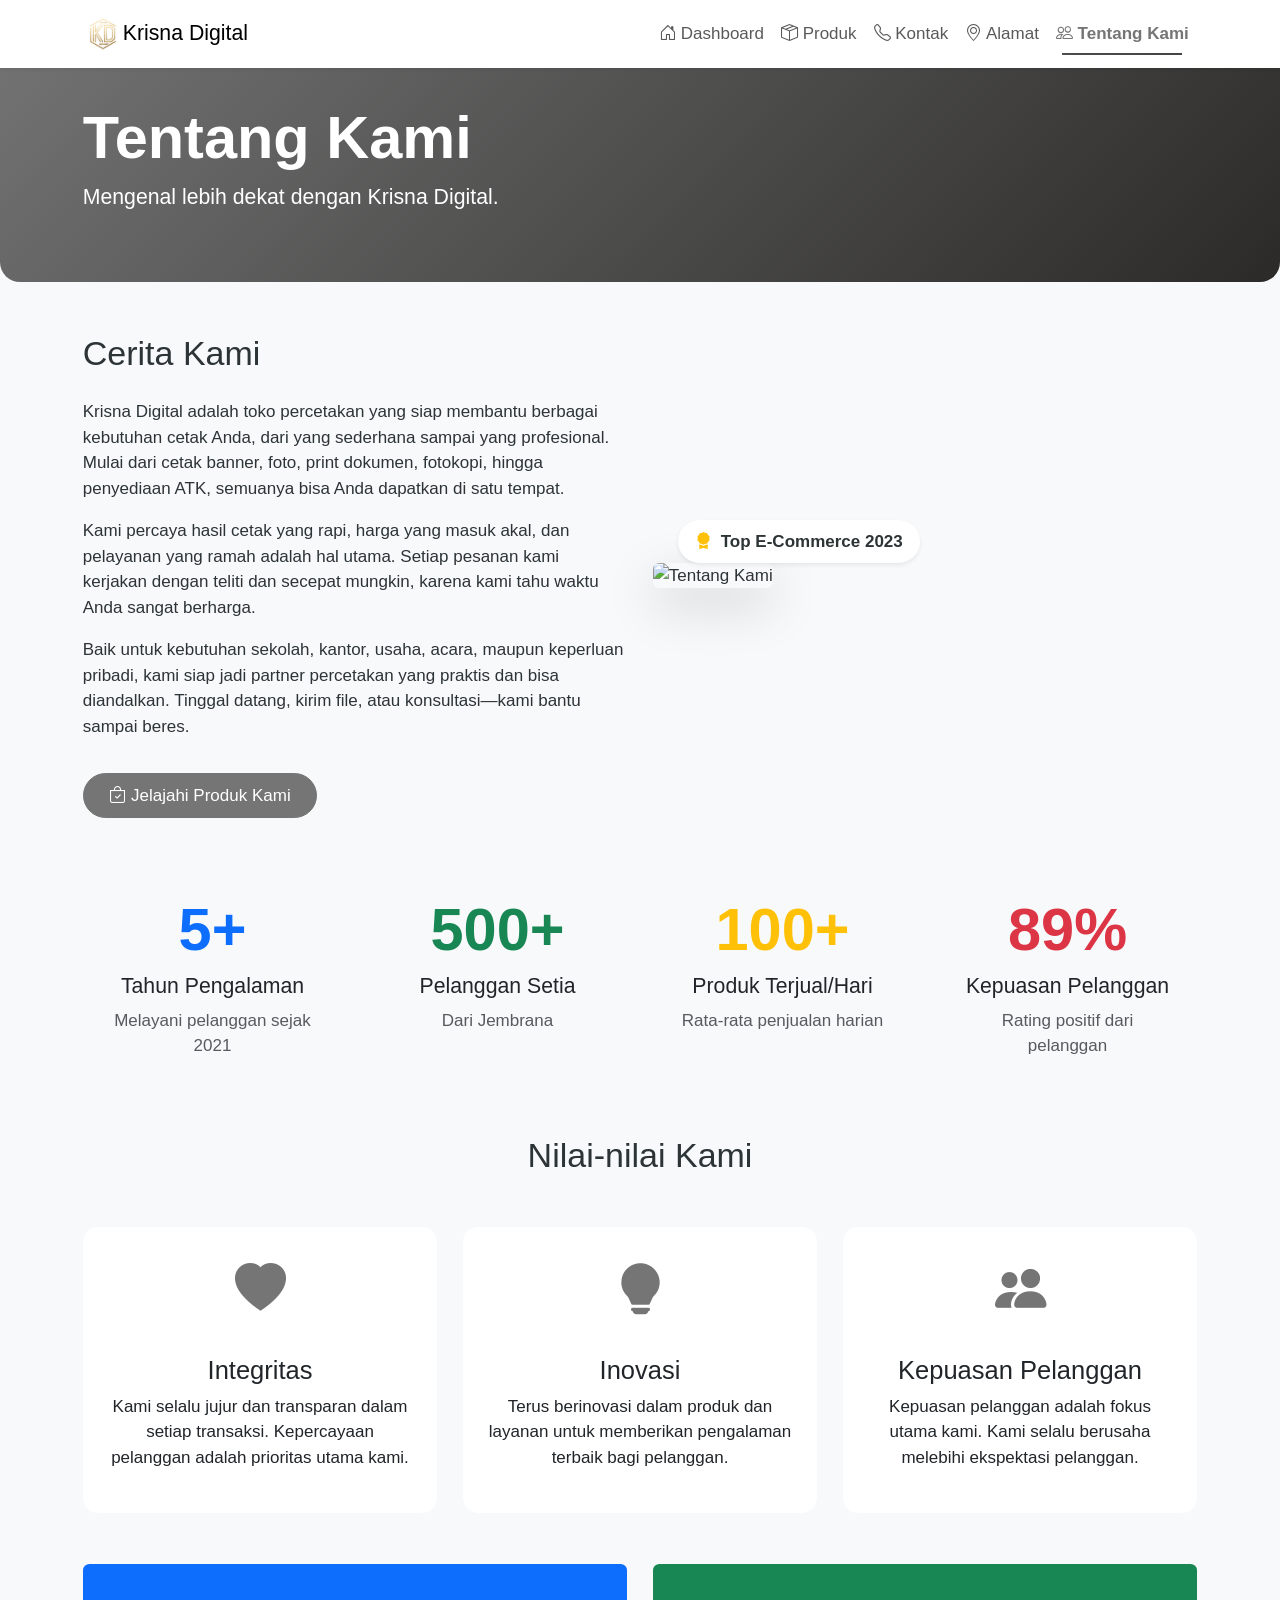
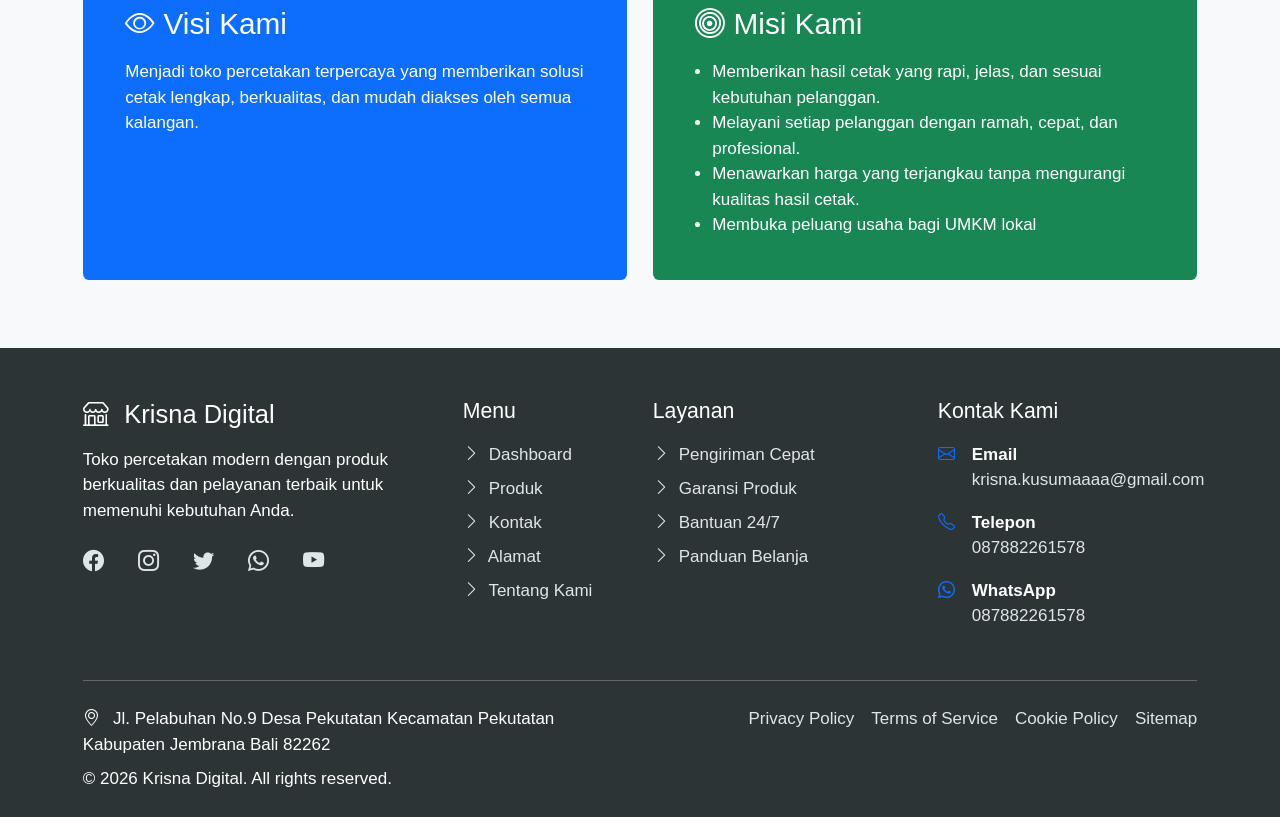
==== about.html @ 3eef27c8 "first commit" ====
<!DOCTYPE html>
<html lang="id">
<head>
    <meta charset="UTF-8">
    <meta name="viewport" content="width=device-width, initial-scale=1.0">
    <title>Tentang Kami - Krisna Digital</title>

    <!-- Bootstrap 5 CSS -->
    <link href="https://cdn.jsdelivr.net/npm/bootstrap@5.3.0-alpha1/dist/css/bootstrap.min.css" rel="stylesheet">
    
    <!-- Bootstrap Icons -->
    <link rel="stylesheet" href="https://cdn.jsdelivr.net/npm/bootstrap-icons@1.10.3/font/bootstrap-icons.css">
    
    <!-- Custom CSS -->
    <link rel="stylesheet" href="assets/css/style.css">
    <link rel="stylesheet" href="assets/css/responsive.css">
</head>
<body>
    <!-- Navigation -->
    <div id="navigation-container"></div>
    <main>
        <!-- Page Header -->
        <section class="page-header">
            <div class="container">
                <h1 class="display-4 fw-bold mt-5">Tentang Kami</h1>
                <p class="lead">Mengenal lebih dekat dengan Krisna Digital.</p>
            </div>
        </section>

        <!-- Our Story -->
        <section class="container mb-5">
            <div class="row align-items-center mb-5">
                <div class="col-lg-6 mb-4 mb-lg-0">
                    <h2 class="mb-4">Cerita Kami</h2>
                    <p>Krisna Digital adalah toko percetakan yang siap membantu berbagai kebutuhan cetak Anda, dari yang sederhana sampai yang profesional. Mulai dari cetak banner, foto, print dokumen, fotokopi, hingga penyediaan ATK, semuanya bisa Anda dapatkan di satu tempat.</p>
                    <p>Kami percaya hasil cetak yang rapi, harga yang masuk akal, dan pelayanan yang ramah adalah hal utama. Setiap pesanan kami kerjakan dengan teliti dan secepat mungkin, karena kami tahu waktu Anda sangat berharga.</p>
                    <p>Baik untuk kebutuhan sekolah, kantor, usaha, acara, maupun keperluan pribadi, kami siap jadi partner percetakan yang praktis dan bisa diandalkan. Tinggal datang, kirim file, atau konsultasi—kami bantu sampai beres.</p>
                    <a href="products.html" class="btn btn-primary mt-3">
                        <i class="bi bi-bag-check"></i> Jelajahi Produk Kami
                    </a>
                </div>
                <div class="col-lg-6">
                    <div class="position-relative">
                        <img src="https://images.unsplash.com/photo-1556742049-0cfed4f6a45d?ixlib=rb-4.0.3&auto=format&fit=crop&w=800&q=80" 
                             alt="Tentang Kami" 
                             class="img-fluid rounded shadow-lg">
                        <div class="position-absolute bottom-0 start-0 m-4">
                            <div class="bg-white rounded-pill px-3 py-2 shadow-sm d-inline-flex align-items-center">
                                <i class="bi bi-award-fill text-warning me-2"></i>
                                <span class="fw-semibold">Top E-Commerce 2023</span>
                            </div>
                        </div>
                    </div>
                </div>
            </div>

            <!-- Stats -->
            <div class="row text-center g-4 mb-5">
                <div class="col-md-3">
                    <div class="card border-0 bg-light p-4 h-100">
                        <h2 class="display-4 fw-bold text-primary mb-2">5+</h2>
                        <h5 class="mb-2">Tahun Pengalaman</h5>
                        <p class="text-muted mb-0">Melayani pelanggan sejak 2021</p>
                    </div>
                </div>
                <div class="col-md-3">
                    <div class="card border-0 bg-light p-4 h-100">
                        <h2 class="display-4 fw-bold text-success mb-2">500+</h2>
                        <h5 class="mb-2">Pelanggan Setia</h5>
                        <p class="text-muted mb-0">Dari Jembrana</p>
                    </div>
                </div>
                <div class="col-md-3">
                    <div class="card border-0 bg-light p-4 h-100">
                        <h2 class="display-4 fw-bold text-warning mb-2">100+</h2>
                        <h5 class="mb-2">Produk Terjual/Hari</h5>
                        <p class="text-muted mb-0">Rata-rata penjualan harian</p>
                    </div>
                </div>
                <div class="col-md-3">
                    <div class="card border-0 bg-light p-4 h-100">
                        <h2 class="display-4 fw-bold text-danger mb-2">89%</h2>
                        <h5 class="mb-2">Kepuasan Pelanggan</h5>
                        <p class="text-muted mb-0">Rating positif dari pelanggan</p>
                    </div>
                </div>
            </div>
        </section>

        <!-- Our Values -->
        <section class="container mb-5">
            <h2 class="text-center mb-5">Nilai-nilai Kami</h2>
            <div class="row g-4">
                <div class="col-md-4">
                    <div class="card feature-card text-center p-4 h-100">
                        <div class="about-icon">
                            <i class="bi bi-heart-fill"></i>
                        </div>
                        <h4>Integritas</h4>
                        <p>Kami selalu jujur dan transparan dalam setiap transaksi. Kepercayaan pelanggan adalah prioritas utama kami.</p>
                    </div>
                </div>
                <div class="col-md-4">
                    <div class="card feature-card text-center p-4 h-100">
                        <div class="about-icon">
                            <i class="bi bi-lightbulb-fill"></i>
                        </div>
                        <h4>Inovasi</h4>
                        <p>Terus berinovasi dalam produk dan layanan untuk memberikan pengalaman terbaik bagi pelanggan.</p>
                    </div>
                </div>
                <div class="col-md-4">
                    <div class="card feature-card text-center p-4 h-100">
                        <div class="about-icon">
                            <i class="bi bi-people-fill"></i>
                        </div>
                        <h4>Kepuasan Pelanggan</h4>
                        <p>Kepuasan pelanggan adalah fokus utama kami. Kami selalu berusaha melebihi ekspektasi pelanggan.</p>
                    </div>
                </div>
            </div>
        </section>

       

        <!-- Our Mission & Vision -->
        <section class="container mb-5">
            <div class="row g-4">
                <div class="col-md-6">
                    <div class="card border-0 bg-primary text-white p-4 h-100">
                        <div class="card-body">
                            <h3 class="mb-3"><i class="bi bi-eye"></i> Visi Kami</h3>
                            <p class="mb-0">Menjadi toko percetakan terpercaya yang memberikan solusi cetak lengkap, berkualitas, dan mudah diakses oleh semua kalangan.</p>
                        </div>
                    </div>
                </div>
                <div class="col-md-6">
                    <div class="card border-0 bg-success text-white p-4 h-100">
                        <div class="card-body">
                            <h3 class="mb-3"><i class="bi bi-bullseye"></i> Misi Kami</h3>
                            <ul class="mb-0 ps-3">
                                <li>Memberikan hasil cetak yang rapi, jelas, dan sesuai kebutuhan pelanggan.</li>
                                <li>Melayani setiap pelanggan dengan ramah, cepat, dan profesional.</li>
                                <li>Menawarkan harga yang terjangkau tanpa mengurangi kualitas hasil cetak.</li>
                                <li>Membuka peluang usaha bagi UMKM lokal</li>
                            </ul>
                        </div>
                    </div>
                </div>
            </div>
        </section>

        

        <!-- CTA Section -->
        <!-- <section class="container mb-5">
            <div class="card bg-secondary text-white border-0 overflow-hidden">
                <div class="row g-0 align-items-center">
                    <div class="col-lg-8 p-5">
                        <h2 class="mb-3">Bergabunglah Dengan Kami</h2>
                        <p class="mb-4">Kami selalu mencari talenta-talenta baru untuk bergabung dengan tim Colorful Shop. Jika Anda bersemangat, kreatif, dan ingin berkembang bersama kami, kirimkan CV Anda.</p>
                        <a href="mailto:career@colorfulshop.com" class="btn btn-light btn-lg">
                            <i class="bi bi-envelope"></i> career@colorfulshop.com
                        </a>
                    </div>
                    <div class="col-lg-4 d-none d-lg-block">
                        <img src="https://images.unsplash.com/photo-1521737711867-e3b97375f902?ixlib=rb-4.0.3&auto=format&fit=crop&w=500&q=80" 
                             alt="Career" 
                             class="img-fluid h-100 object-fit-cover">
                    </div>
                </div>
            </div>
        </section> -->
    </main>

    <!-- Include Footer -->
    <div id="footer-container"></div>

    <!-- Bootstrap JS Bundle -->
    <script src="https://cdn.jsdelivr.net/npm/bootstrap@5.3.0-alpha1/dist/js/bootstrap.bundle.min.js"></script>
    
    <!-- Custom JS -->
    <script src="assets/js/main.js"></script>
    
    <!-- Load Components -->
    <script>
        // Load navigation and footer components
        document.addEventListener('DOMContentLoaded', function() {
            // Load navigation
            fetch('pages/navigation.html')
                .then(response => response.text())
                .then(data => {
                    document.getElementById('navigation-container').innerHTML = data;
                    updateNavbarActiveState();
                })
                .catch(error => console.error('Error loading navigation:', error));
            
            // Load footer
            fetch('pages/footer.html')
                .then(response => response.text())
                .then(data => {
                    document.getElementById('footer-container').innerHTML = data;
                })
                .catch(error => console.error('Error loading footer:', error));
        });
    </script>
</body>
</html>
---- assets/css/style.css ----
/* :root {
    --primary-color: #3c28f5;
    --secondary-color: #e2a82b;
    --accent-color: #fd79a8;
    --success-color: #00b894;
    --light-color: #f9f7fe;
    --dark-color: #2d3436;
} */

body {
    font-family: 'Segoe UI', Tahoma, Geneva, Verdana, sans-serif;
    background-color: #f8f9fa;
    color: var(--dark-color);
}


/* Pindahkan semua style CSS dari tag <style> ke file ini */
        :root {
            --primary-color: #757575;
            --secondary-color: #2b2a29;
            --accent-color: #fd79a8;
            --success-color: #00b894;
            --light-color: #f9f7fe;
            --dark-color: #2d3436;
        }
        
        body {
            font-family: 'Segoe UI', Tahoma, Geneva, Verdana, sans-serif;
            background-color: #f8f9fa;
            color: var(--dark-color);
        }
        
        /* ============================================
   NAVBAR STICKY STYLES
   ============================================ */

/* Navbar sticky */
.navbar.sticky-top {
    position: sticky;
    top: 0;
    z-index: 1030;
    transition: all 0.3s ease;
    backdrop-filter: blur(10px);
    -webkit-backdrop-filter: blur(10px);
}

/* Efek glassmorphism saat scroll */
.navbar.scrolled {
    background-color: rgba(255, 255, 255, 0.95) !important;
    box-shadow: 0 4px 20px rgba(0, 0, 0, 0.1);
    border-bottom: 1px solid rgba(0, 0, 0, 0.05);
}

/* Smooth transition */
.navbar {
    transition: all 0.3s ease-in-out;
}

/* Navbar shrink effect */
.navbar.shrink {
    padding-top: 0.5rem !important;
    padding-bottom: 0.5rem !important;
}

.navbar.shrink .navbar-brand {
    font-size: 1.5rem;
    transition: font-size 0.3s ease;
}

.navbar.shrink .nav-link {
    font-size: 0.95rem;
    transition: font-size 0.3s ease;
}

/* Navbar brand animation */
.navbar-brand {
    transition: all 0.3s ease;
    display: flex;
    align-items: center;
}

.navbar-brand i {
    transition: all 0.3s ease;
}

.navbar.shrink .navbar-brand i {
    font-size: 1.5rem;
}

/* Navbar link hover effect */
.nav-link {
    position: relative;
    transition: all 0.3s ease;
}

.nav-link::after {
    content: '';
    position: absolute;
    bottom: 0;
    left: 50%;
    width: 0;
    height: 2px;
    background-color: var(--primary-color);
    transition: all 0.3s ease;
    transform: translateX(-50%);
}

.nav-link:hover::after,
.nav-link.active::after {
    width: 80%;
}

/* Cart button animation */
.btn-outline-primary {
    transition: all 0.3s ease;
}

.btn-outline-primary:hover {
    transform: translateY(-2px);
    box-shadow: 0 4px 12px rgba(108, 92, 231, 0.2);
}

/* Navbar toggler animation */
.navbar-toggler {
    transition: all 0.3s ease;
    border: none;
    padding: 0.5rem;
}

.navbar-toggler:focus {
    box-shadow: 0 0 0 2px rgba(108, 92, 231, 0.25);
}

/* Navbar collapse animation */
.navbar-collapse.collapsing,
.navbar-collapse.show {
    transition: all 0.3s ease;
}

/* ============================================
   RESPONSIVE NAVBAR STICKY
   ============================================ */

@media (max-width: 991.98px) {
    .navbar-collapse {
        background-color: white;
        padding: 1rem;
        border-radius: 10px;
        box-shadow: 0 5px 15px rgba(0, 0, 0, 0.1);
        margin-top: 0.5rem;
    }
    
    .nav-link {
        padding: 0.75rem 1rem !important;
        border-radius: 8px;
        margin-bottom: 0.25rem;
    }
    
    .nav-link:hover {
        background-color: rgba(108, 92, 231, 0.1);
    }
    
    .nav-link::after {
        display: none;
    }
    
    .navbar.shrink .navbar-brand {
        font-size: 1.3rem;
    }
}

/* Fix untuk mobile */
@media (max-width: 767.98px) {
    .navbar {
        padding: 0.75rem 0;
    }
    
    .navbar.shrink {
        padding-top: 0.4rem !important;
        padding-bottom: 0.4rem !important;
    }
    
    .navbar-spacer {
        height: 60px !important;
    }
    
    .navbar.shrink ~ .navbar-spacer {
        height: 55px !important;
    }
}

/* Fix untuk tablet */
@media (min-width: 768px) and (max-width: 991.98px) {
    .navbar-spacer {
        height: 65px;
    }
    
    .navbar.shrink ~ .navbar-spacer {
        height: 60px;
    }
}
        
        .hero-section {
            background: linear-gradient(135deg, var(--primary-color), var(--secondary-color));
            color: white;
            padding: 5rem 0;
            border-radius: 0 0 30px 30px;
            margin-bottom: 3rem;
        }
        
        .feature-card {
            border: none;
            border-radius: 15px;
            transition: transform 0.3s, box-shadow 0.3s;
            background-color: white;
            height: 100%;
        }
        
        .feature-card:hover {
            transform: translateY(-10px);
            box-shadow: 0 10px 25px rgba(0,0,0,0.1);
        }
        
        .card-icon {
            font-size: 2.5rem;
            margin-bottom: 1rem;
        }
        
        .product-card {
            border: none;
            border-radius: 15px;
            overflow: hidden;
            transition: transform 0.3s;
            background-color: white;
            height: 100%;
        }
        
        .product-card:hover {
            transform: translateY(-5px);
        }
        
        .product-img {
            height: 200px;
            object-fit: cover;
            width: 100%;
        }
        
        .btn-primary {
            background-color: var(--primary-color);
            border-color: var(--primary-color);
            padding: 0.5rem 1.5rem;
            border-radius: 50px;
        }
        
        .btn-primary:hover {
            background-color: #5b4bd8;
            border-color: #5b4bd8;
        }
        
        .btn-accent {
            background-color: var(--accent-color);
            border-color: var(--accent-color);
            color: white;
            padding: 0.5rem 1.5rem;
            border-radius: 50px;
        }
        
        .btn-accent:hover {
            background-color: #e84393;
            border-color: #e84393;
            color: white;
        }
        
        .page-header {
            background: linear-gradient(135deg, var(--primary-color), var(--secondary-color));
            color: white;
            padding: 3rem 0;
            border-radius: 0 0 20px 20px;
            margin-bottom: 3rem;
        }
        
        .contact-form {
            background-color: white;
            padding: 2rem;
            border-radius: 15px;
            box-shadow: 0 5px 15px rgba(0,0,0,0.05);
        }
        
        .address-card {
            border-left: 5px solid var(--primary-color);
            border-radius: 10px;
        }
        
        .about-icon {
            font-size: 3rem;
            color: var(--primary-color);
            margin-bottom: 1.5rem;
        }
        
        .team-member {
            text-align: center;
            margin-bottom: 2rem;
        }
        
        .team-img {
            width: 150px;
            height: 150px;
            object-fit: cover;
            border-radius: 50%;
            border: 5px solid var(--light-color);
            margin-bottom: 1rem;
        }
        
        footer {
            background-color: var(--dark-color);
            color: white;
            padding: 3rem 0 1.5rem;
            margin-top: 4rem;
        }
        
        .footer-link {
            color: #dfe6e9;
            text-decoration: none;
            transition: color 0.2s;
        }
        
        .footer-link:hover {
            color:#747474 ;
        }
        
        .social-icon {
            font-size: 1.5rem;
            margin-right: 1rem;
            color: #dfe6e9;
        }
        
        /* Active page indicator in navbar */
        .nav-link.active {
            color: var(--primary-color) !important;
            font-weight: 600;
        }
        
        /* Responsive adjustments */
        @media (max-width: 768px) {
            .hero-section {
                padding: 3rem 0;
                border-radius: 0 0 20px 20px;
            }
            
            .display-4 {
                font-size: 2.5rem;
            }
        }


        /* ============================================
   PAGINATION STYLES
   ============================================ */

.pagination {
    margin-bottom: 0;
}

.page-link {
    color: var(--primary-color);
    border: 1px solid var(--gray-color);
    margin: 0 2px;
    border-radius: 8px !important;
    transition: all 0.3s ease;
    padding: 0.5rem 0.75rem;
    min-width: 40px;
    text-align: center;
}

.page-link:hover {
    color: white;
    background-color: var(--primary-color);
    border-color: var(--primary-color);
    transform: translateY(-2px);
    box-shadow: 0 4px 8px rgba(108, 92, 231, 0.2);
}

.page-item.active .page-link {
    background-color: var(--primary-color);
    border-color: var(--primary-color);
    color: white;
    box-shadow: 0 4px 8px rgba(108, 92, 231, 0.2);
}

.page-item.disabled .page-link {
    color: #6c757d;
    background-color: var(--light-color);
    border-color: var(--gray-color);
    opacity: 0.6;
}

/* Responsive pagination */
@media (max-width: 768px) {
    .pagination {
        flex-wrap: wrap;
        justify-content: center;
    }
    
    .page-link {
        padding: 0.375rem 0.5rem;
        font-size: 0.875rem;
        margin: 2px;
    }
}

/* Pagination info */
#pageInfo {
    font-size: 0.875rem;
    opacity: 0.8;
}

/* Items per page selector */
#itemsPerPage {
    max-width: 100px;
}

/* Product counter */
#productCounter {
    font-size: 0.95rem;
    color: var(--dark-color);
    font-weight: 500;
}

@media (max-width: 768px) {
    #productCounter {
        text-align: center;
        margin-bottom: 1rem;
    }
    
    .d-flex.justify-content-between.align-items-center {
        flex-direction: column;
        gap: 1rem;
    }
}

/* WhatsApp button style */
.btn-success {
    background-color: #25D366 !important;
    border-color: #25D366 !important;
}

.btn-success:hover {
    background-color: #1da851 !important;
    border-color: #1da851 !important;
    transform: translateY(-2px);
    box-shadow: 0 4px 12px rgba(37, 211, 102, 0.3);
}

/* Stok habis button */
.btn-secondary:disabled {
    opacity: 0.6;
    cursor: not-allowed;
}
---- assets/css/responsive.css ----
/* ============================================
   RESPONSIVE CSS
   ============================================ */

/* Extra Small Devices (Phones, less than 576px) */
@media (max-width: 575.98px) {
    /* Typography */
    .display-4 {
        font-size: 2rem !important;
    }
    
    h1 {
        font-size: 1.75rem !important;
    }
    
    h2 {
        font-size: 1.5rem !important;
    }
    
    h3 {
        font-size: 1.25rem !important;
    }
    
    .lead {
        font-size: 1rem !important;
    }
    
    /* Navigation */
    .navbar-brand {
        font-size: 1.5rem;
    }
    
    .navbar-nav {
        text-align: center;
        margin-top: 1rem;
    }
    
    .nav-link {
        padding: 0.75rem 0 !important;
        justify-content: center;
    }
    
    /* Hero Section */
    .hero-section {
        padding: 2rem 0 !important;
        border-radius: 0 0 15px 15px !important;
    }
    
    .hero-section .btn {
        width: 100%;
        margin-bottom: 0.5rem;
    }
    
    /* Cards */
    .feature-card,
    .product-card,
    .address-card {
        margin-bottom: 1rem;
    }
    
    .product-img {
        height: 150px !important;
    }
    
    /* Buttons */
    .btn {
        width: 100%;
        margin-bottom: 0.5rem;
    }
    
    .btn-group {
        flex-direction: column;
        width: 100%;
    }
    
    .btn-group .btn {
        border-radius: 10px !important;
        margin-bottom: 0.5rem;
    }
    
    /* Forms */
    .contact-form {
        padding: 1.5rem !important;
    }
    
    /* Footer */
    footer {
        padding: 2rem 0 1rem !important;
    }
    
    footer .row > div {
        margin-bottom: 1.5rem;
    }
    
    /* Team */
    .team-img {
        width: 120px !important;
        height: 120px !important;
    }
}

/* Small Devices (Landscape Phones, 576px and up) */
@media (min-width: 576px) and (max-width: 767.98px) {
    .display-4 {
        font-size: 2.25rem;
    }
    
    .hero-section {
        padding: 3rem 0;
    }
    
    .product-img {
        height: 180px;
    }
    
    .team-img {
        width: 140px;
        height: 140px;
    }
}

/* Medium Devices (Tablets, 768px and up) */
@media (min-width: 768px) and (max-width: 991.98px) {
    .display-4 {
        font-size: 2.5rem;
    }
    
    .navbar-nav .nav-link {
        padding: 0.5rem 0.75rem !important;
    }
    
    /* Adjust product grid for tablets */
    .col-md-3 {
        flex: 0 0 50%;
        max-width: 50%;
    }
    
    .product-img {
        height: 180px;
    }
}

/* Large Devices (Desktops, 992px and up) */
@media (min-width: 992px) and (max-width: 1199.98px) {
    /* Desktop adjustments */
    .container {
        max-width: 960px;
    }
    
    .product-img {
        height: 180px;
    }
}

/* Extra Large Devices (Large Desktops, 1200px and up) */
@media (min-width: 1200px) {
    .container {
        max-width: 1140px;
    }
}

/* ============================================
   PRINT STYLES
   ============================================ */
@media print {
    /* Hide unnecessary elements for printing */
    .navbar,
    footer,
    .btn,
    .product-card .btn-buy,
    .contact-form button,
    .hero-section .btn {
        display: none !important;
    }
    
    /* Improve print layout */
    body {
        font-size: 12pt;
        color: #000;
        background: #fff;
    }
    
    .container {
        width: 100%;
        max-width: 100%;
    }
    
    .page-header {
        background: #fff !important;
        color: #000 !important;
        border-bottom: 2px solid #000;
    }
    
    /* Cards for print */
    .card {
        border: 1px solid #000 !important;
        box-shadow: none !important;
    }
    
    /* Links for print */
    a {
        color: #000 !important;
        text-decoration: underline;
    }
    
    /* Show URLs after links */
    a[href]:after {
        content: " (" attr(href) ")";
        font-size: 0.9em;
        font-weight: normal;
    }
    
    /* Don't show URLs for internal links */
    a[href^="#"]:after,
    a[href^="javascript:"]:after {
        content: "";
    }
}



/* ============================================
   HIGH CONTRAST MODE
   ============================================ */
@media (prefers-contrast: high) {
    :root {
        --primary-color: #0000ff;
        --secondary-color: #ff0000;
    }
    
    body {
        color: #000;
        background: #fff;
    }
    
    .btn {
        border: 2px solid #000;
    }
}

/* ============================================
   REDUCED MOTION
   ============================================ */
@media (prefers-reduced-motion: reduce) {
    *,
    *::before,
    *::after {
        animation-duration: 0.01ms !important;
        animation-iteration-count: 1 !important;
        transition-duration: 0.01ms !important;
        scroll-behavior: auto !important;
    }
    
    .feature-card:hover,
    .product-card:hover {
        transform: none !important;
    }
}

/* ============================================
   ORIENTATION SPECIFIC STYLES
   ============================================ */
/* Portrait */
@media (orientation: portrait) {
    .hero-section {
        padding: 3rem 0;
    }
}

/* Landscape */
@media (orientation: landscape) and (max-height: 500px) {
    .navbar {
        position: static !important;
    }
    
    .hero-section {
        padding: 2rem 0;
        min-height: auto;
    }
}

/* ============================================
   SPECIFIC DEVICE FIXES
   ============================================ */
/* iPhone X/XS/11 Pro notch support */
@supports (padding: max(0px)) {
    body {
        padding-left: min(0vmin, env(safe-area-inset-left));
        padding-right: min(0vmin, env(safe-area-inset-right));
    }
    
    .navbar {
        padding-left: max(1rem, env(safe-area-inset-left));
        padding-right: max(1rem, env(safe-area-inset-right));
    }
}

/* Fix for iOS form elements */
input,
textarea,
select {
    appearance: none;
    -webkit-appearance: none;
    -moz-appearance: none;
    border-radius: 10px;
}

/* Fix for Chrome autofill background */
input:-webkit-autofill,
input:-webkit-autofill:hover,
input:-webkit-autofill:focus,
textarea:-webkit-autofill,
textarea:-webkit-autofill:hover,
textarea:-webkit-autofill:focus,
select:-webkit-autofill,
select:-webkit-autofill:hover,
select:-webkit-autofill:focus {
    -webkit-box-shadow: 0 0 0px 1000px white inset !important;
    transition: background-color 5000s ease-in-out 0s;
}

@media (prefers-color-scheme: dark) {
    input:-webkit-autofill,
    input:-webkit-autofill:hover,
    input:-webkit-autofill:focus {
        -webkit-box-shadow: 0 0 0px 1000px #2d2d2d inset !important;
        -webkit-text-fill-color: #e0e0e0 !important;
    }
}

/* ============================================
   UTILITY CLASSES FOR RESPONSIVE
   ============================================ */
.text-center-xs {
    text-align: center;
}

@media (min-width: 768px) {
    .text-center-xs {
        text-align: left;
    }
}

.hide-on-mobile {
    display: none;
}

@media (min-width: 768px) {
    .hide-on-mobile {
        display: block;
    }
    
    .hide-on-desktop {
        display: none;
    }
}

/* ============================================
   GRID GAP FIXES
   ============================================ */
.row.gap-1 {
    margin-left: -0.25rem;
    margin-right: -0.25rem;
}

.row.gap-1 > [class*="col-"] {
    padding-left: 0.25rem;
    padding-right: 0.25rem;
}

.row.gap-2 {
    margin-left: -0.5rem;
    margin-right: -0.5rem;
}

.row.gap-2 > [class*="col-"] {
    padding-left: 0.5rem;
    padding-right: 0.5rem;
}

.row.gap-3 {
    margin-left: -1rem;
    margin-right: -1rem;
}

.row.gap-3 > [class*="col-"] {
    padding-left: 1rem;
    padding-right: 1rem;
}

/* ============================================
   IMAGE RESPONSIVENESS
   ============================================ */
.img-fluid {
    max-width: 100%;
    height: auto;
}

.img-cover {
    object-fit: cover;
    width: 100%;
    height: 100%;
}

.img-contain {
    object-fit: contain;
    width: 100%;
    height: 100%;
}

/* Aspect ratio containers */
.aspect-ratio-16-9 {
    position: relative;
    padding-bottom: 56.25%; /* 16:9 */
}

.aspect-ratio-4-3 {
    position: relative;
    padding-bottom: 75%; /* 4:3 */
}

.aspect-ratio-1-1 {
    position: relative;
    padding-bottom: 100%; /* 1:1 */
}

.aspect-ratio-content {
    position: absolute;
    top: 0;
    left: 0;
    width: 100%;
    height: 100%;
}

/* ============================================
   FONT SIZE ADJUSTMENTS
   ============================================ */
html {
    font-size: 16px;
}

@media (max-width: 767px) {
    html {
        font-size: 14px;
    }
}

@media (min-width: 1200px) {
    html {
        font-size: 17px;
    }
}

/* ============================================
   FORM RESPONSIVENESS
   ============================================ */
.form-row-responsive {
    display: flex;
    flex-wrap: wrap;
    margin-left: -0.5rem;
    margin-right: -0.5rem;
}

.form-col-responsive {
    padding-left: 0.5rem;
    padding-right: 0.5rem;
    flex: 0 0 100%;
    max-width: 100%;
}

@media (min-width: 768px) {
    .form-col-responsive {
        flex: 0 0 50%;
        max-width: 50%;
    }
}

/* ============================================
   TABLE RESPONSIVENESS
   ============================================ */
.table-responsive {
    display: block;
    width: 100%;
    overflow-x: auto;
    -webkit-overflow-scrolling: touch;
}

.table-responsive table {
    min-width: 600px;
}

/* ============================================
   CUSTOM SCROLLBAR
   ============================================ */
@media (min-width: 768px) {
    ::-webkit-scrollbar {
        width: 10px;
        height: 10px;
    }
    
    ::-webkit-scrollbar-track {
        background: #f1f1f1;
        border-radius: 5px;
    }
    
    ::-webkit-scrollbar-thumb {
        background: var(--primary-color);
        border-radius: 5px;
    }
    
    ::-webkit-scrollbar-thumb:hover {
        background: #a1a1a1;
    }
}
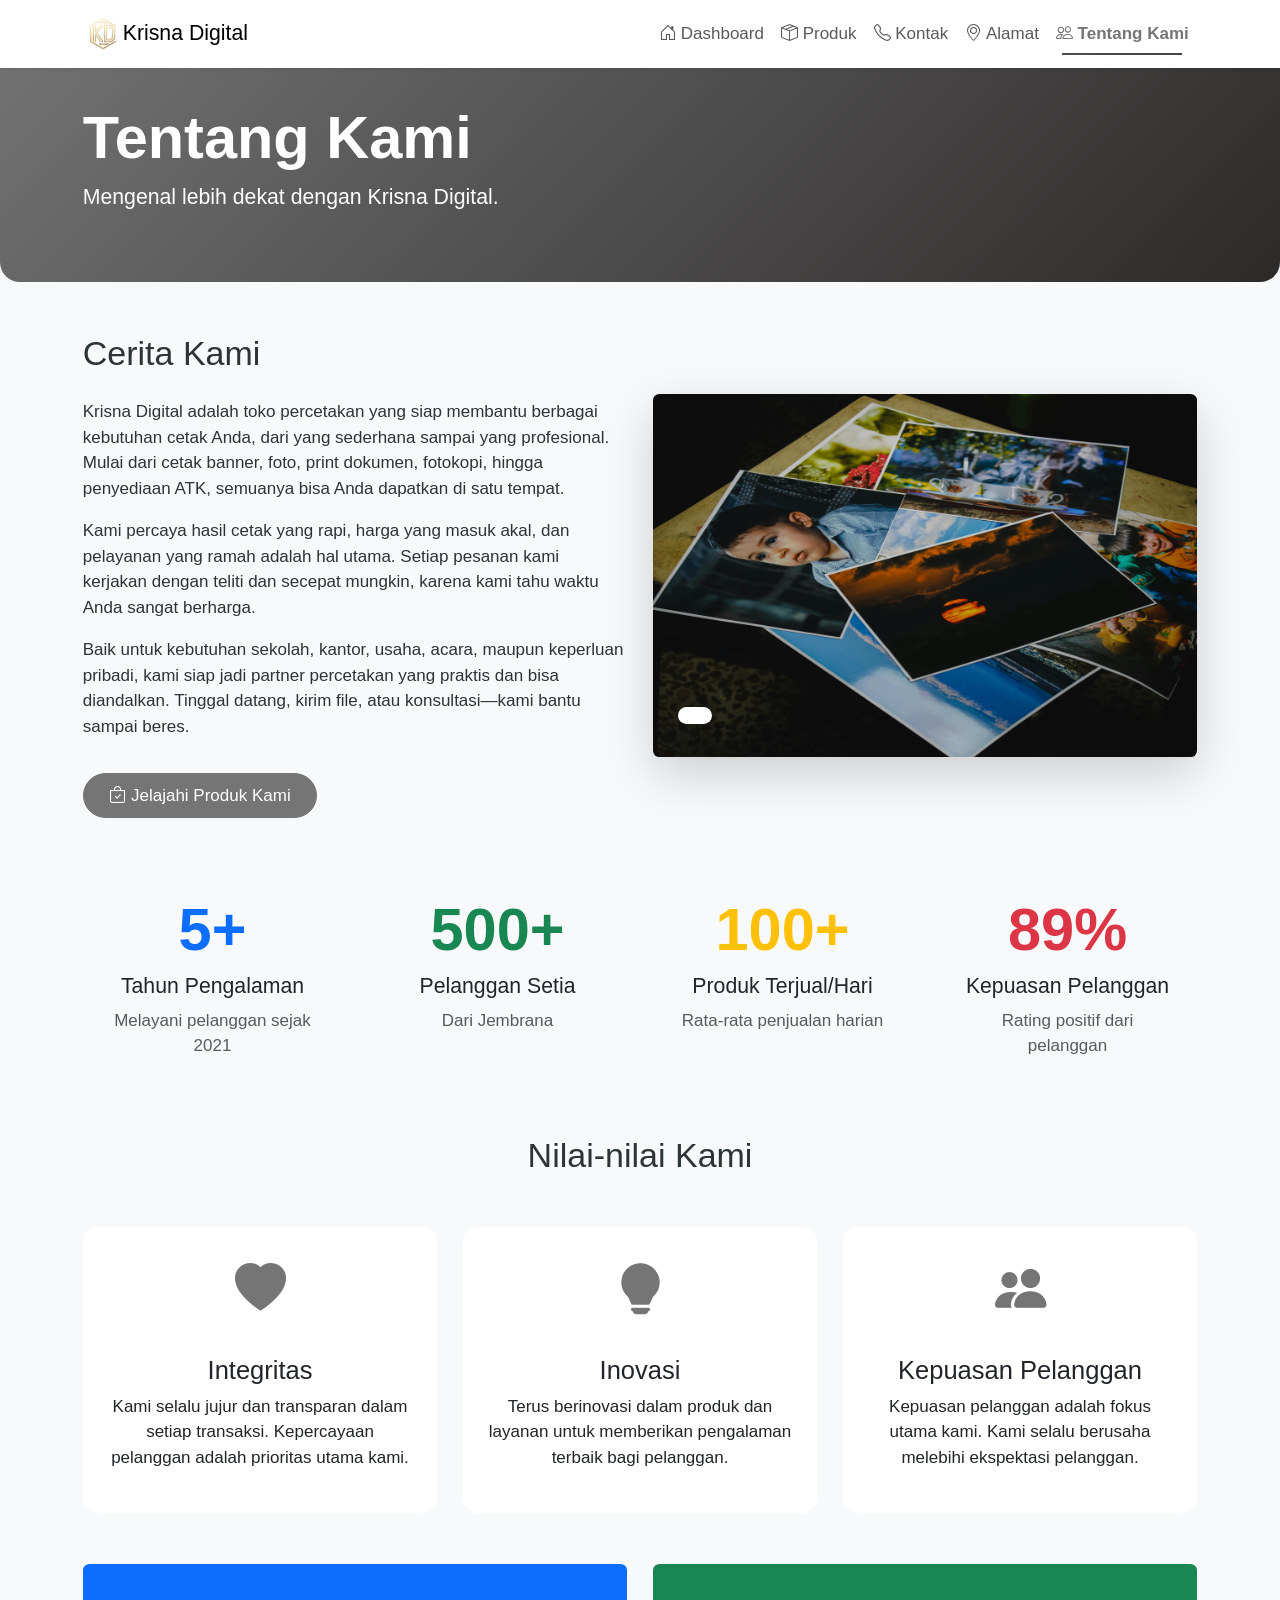
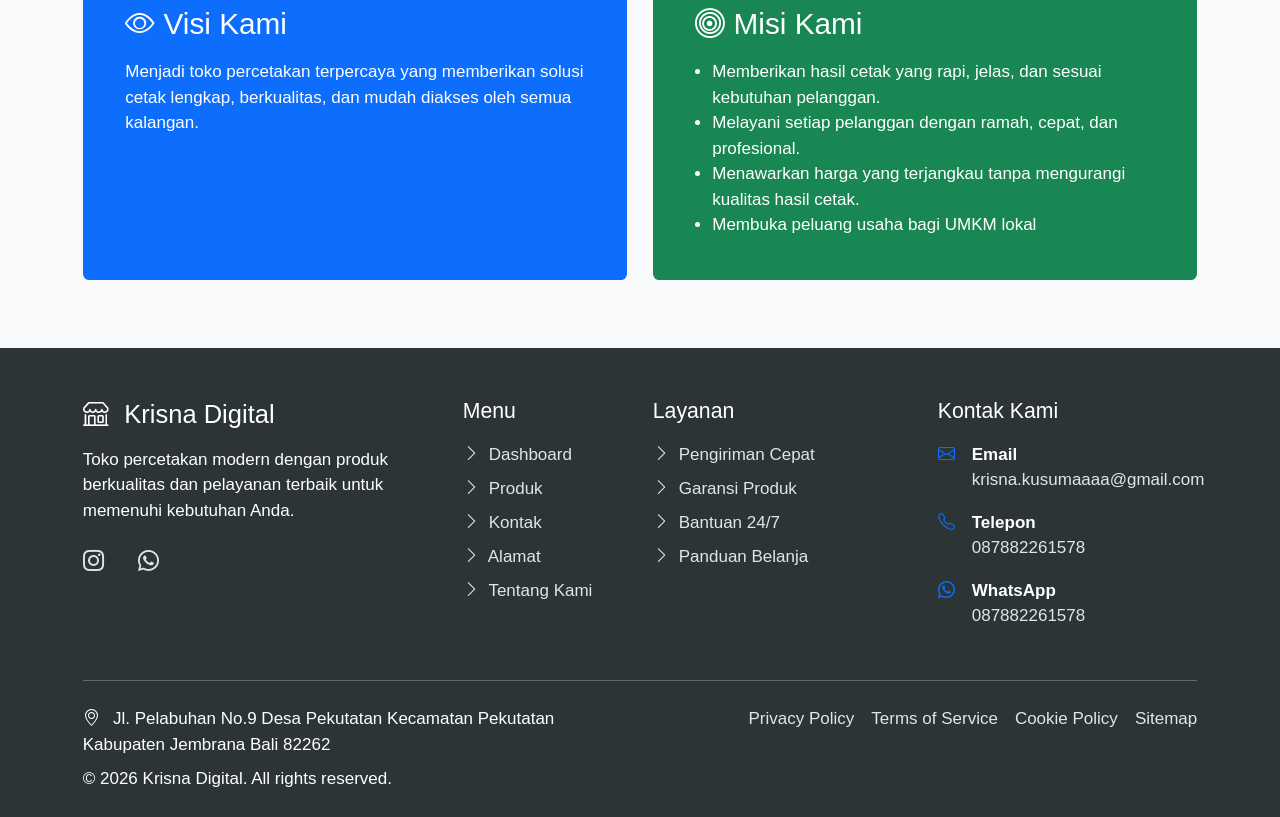
==== commit 6796a0b5: "update-profile" ====
--- a/about.html
+++ b/about.html
@@ -41,13 +41,11 @@
                 </div>
                 <div class="col-lg-6">
                     <div class="position-relative">
-                        <img src="https://images.unsplash.com/photo-1556742049-0cfed4f6a45d?ixlib=rb-4.0.3&auto=format&fit=crop&w=800&q=80" 
+                        <img src="images/cover.jpg" 
                              alt="Tentang Kami" 
                              class="img-fluid rounded shadow-lg">
                         <div class="position-absolute bottom-0 start-0 m-4">
                             <div class="bg-white rounded-pill px-3 py-2 shadow-sm d-inline-flex align-items-center">
-                                <i class="bi bi-award-fill text-warning me-2"></i>
-                                <span class="fw-semibold">Top E-Commerce 2023</span>
                             </div>
                         </div>
                     </div>
